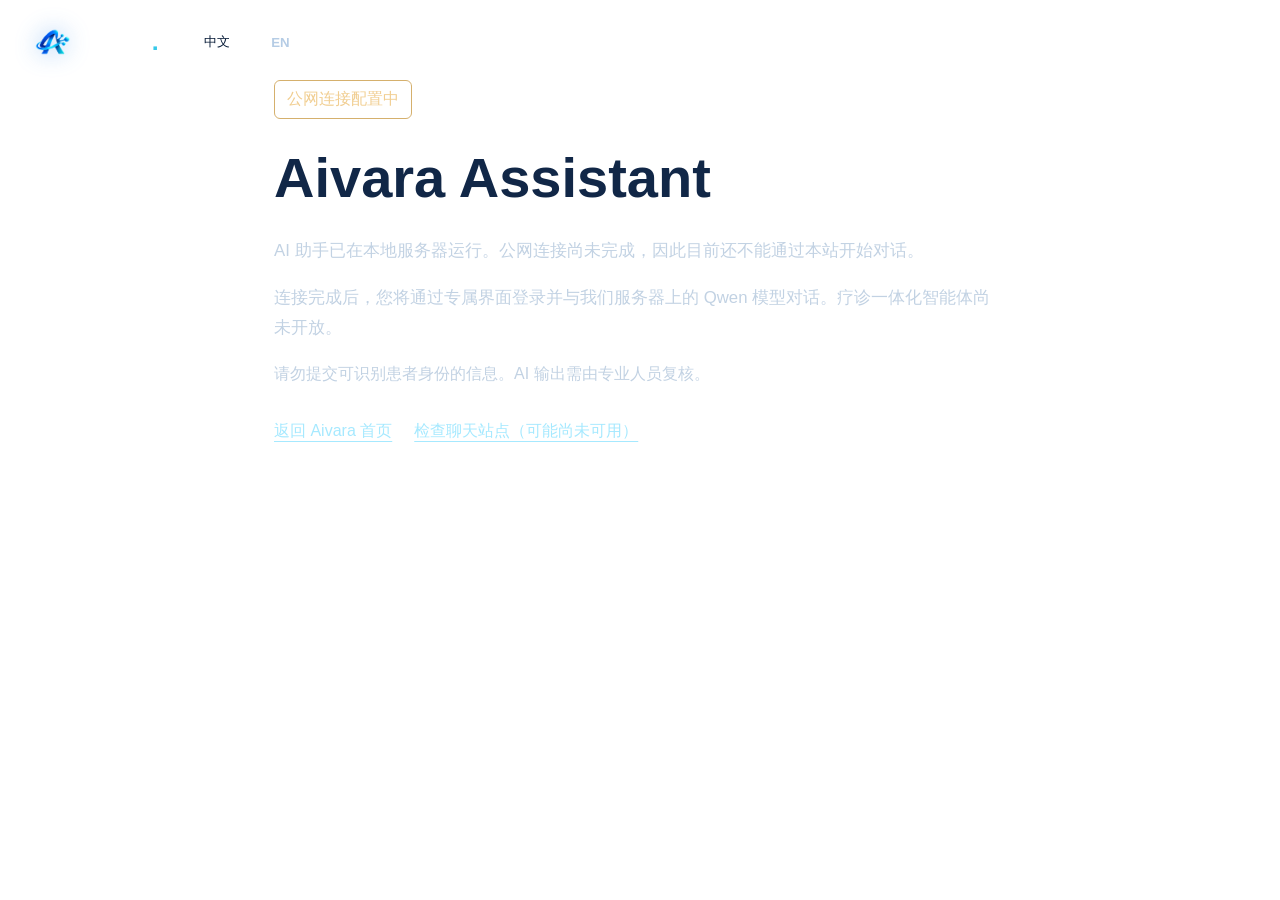
==== assistant.html @ 10baae3d "Sync Sites source 481cf33a10e1 Sites-Source: 481cf33a10e11b9d16dbb2f3a89175a9b729204f" ====
<!doctype html>
<html lang="zh-CN">
<head>
  <meta charset="utf-8" />
  <meta name="viewport" content="width=device-width, initial-scale=1" />
  <meta name="theme-color" content="#071b37" />
  <meta name="description" content="Aivara Assistant — public connection status." />
  <title>Aivara Assistant | 连接状态</title>
  <link rel="icon" type="image/png" href="./assets/aivara-logo.png" />
  <link rel="stylesheet" href="./styles.css" />
  <link rel="stylesheet" href="./assistant.css" />
  <script src="./assistant-status.js" defer></script>
</head>
<body>
  <header class="site-header"><div class="container nav-inner">
    <a class="brand" href="./" aria-label="Aivara home"><img class="brand-logo" src="./assets/aivara-logo.png" alt="" width="1444" height="1089" /><span>Aivara<span class="brand-dot">.</span></span></a>
    <div class="language-switch" role="group" aria-label="Language / 语言"><button type="button" data-lang="zh" class="active" aria-pressed="true">中文</button><span aria-hidden="true"></span><button type="button" data-lang="en" aria-pressed="false">EN</button></div>
  </div></header>
  <main class="assistant-status">
    <span class="status-label" data-copy="status">公网连接配置中</span>
    <h1>Aivara Assistant</h1>
    <p data-copy="body">AI 助手已在本地服务器运行。公网连接尚未完成，因此目前还不能通过本站开始对话。</p>
    <p data-copy="scope">连接完成后，您将通过专属界面登录并与我们服务器上的 Qwen 模型对话。疗诊一体化智能体尚未开放。</p>
    <p class="status-note" data-copy="notice">请勿提交可识别患者身份的信息。AI 输出需由专业人员复核。</p>
    <div class="status-links"><a href="./" data-copy="home">返回 Aivara 首页</a><a href="https://chat.aivaramed.com" data-copy="try">检查聊天站点（可能尚未可用）</a></div>
  </main>
</body>
</html>
---- styles.css ----
:root{color-scheme:light;--navy:#071b37;--blue:#0a61bd;--cyan:#36c9e9;--ink:#112747;--muted:#5e7190;--line:#dce7f1;--pale:#f2f8fd;font-family:Inter,"SF Pro Display","PingFang SC","Microsoft YaHei",Arial,sans-serif;font-synthesis:none}
*{box-sizing:border-box}html{scroll-behavior:smooth}body{margin:0;color:var(--ink);background:#fff}button,a{font:inherit}button{cursor:pointer}a{color:inherit;text-decoration:none}img{display:block;max-width:100%}.container{width:min(100% - 64px,1280px);margin:auto}.skip-link{position:absolute;left:-9999px;top:10px;z-index:50;padding:10px;background:#fff}.skip-link:focus{left:10px}.site-header{position:absolute;top:0;left:0;right:0;z-index:10;color:#fff;border-bottom:1px solid rgba(255,255,255,.14)}.nav-inner{height:84px;display:flex;align-items:center;gap:56px}.brand{display:inline-flex;align-items:center;gap:12px;font-size:1.55rem;font-weight:780;letter-spacing:-.055em}.brand-logo{width:40px;height:40px;object-fit:contain;filter:drop-shadow(0 0 12px #237fe87a)}.brand-dot,.footer-wordmark>span{color:var(--cyan)}.main-nav{display:flex;gap:36px;margin-left:auto}.main-nav a{font-size:.94rem;color:#d5e5f6;transition:color .2s}.main-nav a:hover,.main-nav a:focus-visible{color:#fff}.language-switch{display:flex;align-items:center;gap:8px;padding:4px;border:1px solid #ffffff50;border-radius:100px}.language-switch button{border:0;background:transparent;color:#b5cce5;padding:8px 12px;border-radius:50px;font-size:.83rem;font-weight:650}.language-switch button.active{background:#fff;color:var(--navy)}.language-switch span{width:1px;height:14px;background:#ffffff42}
.hero{position:relative;overflow:hidden;min-height:740px;background:radial-gradient(circle at 77% 53%,#0b4a85 0,#092b55 25%,#071b37 57%,#05152d 100%);color:#fff}.hero::before{content:"";position:absolute;inset:0;opacity:.12;background-image:linear-gradient(#78b7ec 1px,transparent 1px),linear-gradient(90deg,#78b7ec 1px,transparent 1px);background-size:72px 72px;mask-image:linear-gradient(to right,transparent,#000)}.hero-glow{position:absolute;right:-10%;top:15%;width:65vw;height:65vw;border-radius:50%;background:radial-gradient(circle,#0f7aca30,transparent 64%);pointer-events:none}.hero-grid{position:relative;display:grid;grid-template-columns:.9fr 1.1fr;align-items:center;gap:48px;padding-top:130px;padding-bottom:88px;min-height:715px}.hero-copy{position:relative;z-index:2}.eyebrow,.kicker{font-size:.8rem;letter-spacing:.2em;font-weight:800;text-transform:uppercase}.eyebrow{display:flex;align-items:center;gap:12px;color:#71daf2}.eyebrow-line{width:28px;height:1px;background:currentColor}.hero h1{margin:26px 0 24px;font-size:clamp(3rem,4.1vw,4.9rem);font-weight:760;line-height:1.14;letter-spacing:-.06em}.hero h1 em{font-style:normal;background:linear-gradient(95deg,#80e9f4,#8bb9ff);-webkit-background-clip:text;background-clip:text;color:transparent}.hero p{max-width:530px;color:#bbd0e5;font-size:1.12rem;line-height:1.9}.hero-link{margin-top:26px;display:inline-flex;align-items:center;gap:22px;border:1px solid #72b8e2a0;border-radius:100px;padding:9px 10px 9px 22px;font-size:.95rem;font-weight:700;transition:background .2s,transform .2s}.hero-link:hover,.hero-link:focus-visible{background:#ffffff18;transform:translateY(-2px)}.link-arrow{width:34px;height:34px;border-radius:50%;display:grid;place-items:center;background:var(--cyan);color:#002d5a;font-size:1.2rem}.hero-visual{height:550px;position:relative;perspective:1200px}.product-tile{position:absolute;width:32%;aspect-ratio:1;border:1px solid #80d1ff5e;border-radius:22px;overflow:hidden;background:#154376;box-shadow:0 22px 45px #00101e77,0 0 35px #008cff26;transform:rotate(-5deg);transition:transform .25s}.product-tile:hover{transform:translateY(-8px) rotate(0)}.product-tile img{width:100%;height:100%;object-fit:cover}.tile-onco{left:10%;top:5%}.tile-dose{right:10%;top:2%;transform:rotate(4deg)}.tile-cardio{left:10%;bottom:3%;transform:rotate(7deg)}.tile-neuro{right:10%;bottom:1%;transform:rotate(5deg)}.hero-bottom{position:relative;display:flex;justify-content:space-between;align-items:center;padding-bottom:22px;color:#89accb;font-size:.78rem;letter-spacing:.14em;text-transform:uppercase}
.section-space{padding:108px 0}.section-heading{display:flex;justify-content:space-between;align-items:end;gap:40px;margin-bottom:34px}.kicker{color:var(--blue);margin:0 0 14px}.section-heading h2{font-size:clamp(2.4rem,4vw,4.2rem);line-height:1.13;letter-spacing:-.05em;margin:0;font-weight:780}.section-heading h2 span{color:#079fc3}.section-intro{max-width:480px;color:var(--muted);line-height:1.8;font-size:1.04rem;margin:0 0 5px}.suite-image-frame{border:1px solid var(--line);border-radius:28px;padding:14px;background:#fff;box-shadow:0 27px 75px #0b407212;overflow:hidden}.suite-image-frame img{width:100%;height:auto;object-fit:contain;border-radius:15px}.workflow{list-style:none;display:grid;grid-template-columns:repeat(5,1fr);gap:0;margin:36px 0 0;padding:0;border-top:1px solid var(--line)}.workflow li{min-height:94px;padding:24px 15px 0 4px;display:flex;align-items:flex-start;gap:13px;border-right:1px solid var(--line)}.workflow li:last-child{border:0}.workflow li span{color:#1e91c9;font-size:.8rem;font-weight:800}.workflow li strong{font-size:.94rem;line-height:1.5}
.solutions-section{background:var(--pale)}.solutions-heading{margin-bottom:36px}.solutions-heading h2{max-width:760px;font-size:clamp(2.2rem,3.55vw,3.8rem)}.solution-tabs{display:grid;grid-template-columns:repeat(4,1fr);border-bottom:1px solid #b8cde0}.solution-tab{display:flex;align-items:baseline;gap:13px;padding:21px 12px 20px 2px;border:0;border-bottom:3px solid transparent;background:transparent;text-align:left;color:#7489a2;font-size:1.3rem;font-weight:730;transition:color .2s,border-color .2s}.solution-tab:hover{color:var(--blue)}.solution-tab.active{color:var(--navy);border-color:#0879cc}.tab-number{font-size:.72rem;color:#5b85aa;font-weight:700}.product-panel{display:grid;grid-template-columns:.42fr .58fr;background:#fff;border:1px solid #d6e4f0;border-radius:24px;overflow:hidden;box-shadow:0 24px 60px #12375810;margin-top:28px;min-height:440px}.product-info{padding:44px 38px 35px 42px}.product-index{color:#6791b1;letter-spacing:.18em;font-size:.77rem;font-weight:800;margin:0 0 25px}.product-info h3{margin:0 0 20px;font-size:clamp(2.4rem,3.6vw,4.2rem);line-height:1;letter-spacing:-.065em;color:#0750aa}.product-info h3 span{color:var(--accent,#fc6a2b)}.product-info>p:not(.product-index){font-size:1.04rem;color:#3c5774;line-height:1.75;max-width:400px}.product-info ul{list-style:none;padding:23px 0 0;margin:20px 0 0;border-top:1px solid var(--line)}.product-info li{position:relative;padding:0 0 13px 22px;font-size:.95rem;line-height:1.55;color:#3a5876}.product-info li::before{content:"";position:absolute;left:0;top:.62em;width:7px;height:7px;background:var(--accent,#fc6a2b);border-radius:50%}.product-image-wrap{display:flex;align-items:center;background:#fff}.product-image-wrap img{width:100%;height:100%;object-fit:contain}.site-footer{background:#071b37;color:#a4bed9}.footer-inner{min-height:118px;display:flex;align-items:center;gap:35px;font-size:.9rem}.footer-brand{display:inline-flex;align-items:center;gap:12px;color:#fff;font-size:1.6rem;font-weight:800;letter-spacing:-.06em;margin-right:auto}.footer-brand>img{width:42px;height:42px;object-fit:contain}.footer-inner a{color:#fff}.footer-inner a:hover{text-decoration:underline}
:focus-visible{outline:3px solid #3ed7ef;outline-offset:4px}@media(max-width:1050px){.hero-grid{grid-template-columns:1fr 1fr;gap:16px}.hero-visual{height:430px}.hero{min-height:650px}.hero-grid{min-height:625px}.product-tile{border-radius:15px}.product-info{padding:35px 26px}.product-panel{grid-template-columns:.43fr .57fr}}@media(max-width:750px){.container{width:min(100% - 36px,600px)}.nav-inner{height:72px;gap:16px}.brand{font-size:1.35rem}.brand-logo{width:34px;height:34px}.main-nav{gap:14px}.main-nav a{font-size:.83rem}.language-switch{gap:0}.language-switch button{padding:7px 8px;font-size:.76rem}.hero{min-height:0}.hero-grid{display:flex;flex-direction:column;align-items:stretch;gap:20px;min-height:0;padding-top:137px;padding-bottom:10px}.hero h1{font-size:clamp(2.8rem,10vw,4.3rem)}.hero p{font-size:1rem;line-height:1.8}.hero-visual{height:340px;width:100%;max-width:530px;align-self:center}.product-tile{width:32%;border-radius:14px}.tile-onco{top:4%;left:10%}.tile-dose{top:1%;left:auto;right:10%}.tile-cardio{top:auto;right:auto;bottom:2%;left:10%}.tile-neuro{bottom:0;left:auto;right:10%}.hero-bottom{padding-bottom:22px}.section-space{padding:74px 0}.section-heading{display:block}.section-intro{margin-top:21px}.suite-image-frame{padding:6px;border-radius:15px}.suite-image-frame img{border-radius:9px}.workflow{grid-template-columns:repeat(2,1fr)}.workflow li{min-height:68px;padding-top:19px}.workflow li:nth-child(2n){border-right:0}.solution-tabs{overflow-x:auto;display:flex;scrollbar-width:thin}.solution-tab{flex:0 0 auto;min-width:123px;font-size:1.06rem;padding-right:18px}.product-panel{display:flex;flex-direction:column;min-height:0}.product-info{padding:32px 26px 18px}.product-info h3{font-size:2.6rem}.product-image-wrap{padding:0 6px 6px}.footer-inner{min-height:130px;flex-wrap:wrap;gap:8px 20px;padding-top:24px;padding-bottom:24px}.footer-brand{width:100%}}@media(max-width:410px){.main-nav{display:none}.language-switch{margin-left:auto}.hero-visual{height:285px}.hero h1{font-size:2.7rem}.hero-bottom{font-size:.66rem}.workflow li strong{font-size:.87rem}}@media(prefers-reduced-motion:reduce){html{scroll-behavior:auto}*,*::before,*::after{transition:none!important}}
---- assistant.css ----
/* Extend the homepage brand without changing its product sections. */
.assistant-nav{display:inline-flex;align-items:center;justify-content:center;border:1px solid #5cabd1;border-radius:7px;padding:10px 16px;color:#d9f8ff;background:#0b4b7380;font-size:.9rem;white-space:nowrap}
.assistant-nav:hover,.assistant-nav:focus-visible{background:#125b88;border-color:#86d9ee}
.nav-inner{gap:30px}.main-nav{gap:28px}
.hero-actions{display:flex;align-items:center;flex-wrap:wrap;gap:14px;margin-top:32px}
.hero-actions .hero-link{margin:0;padding-left:17px;font-size:.9rem}
.assistant-cta{display:inline-flex;align-items:center;gap:13px;min-height:62px;padding:12px 20px 12px 13px;border:1px solid #80d7ef;border-radius:12px;background:linear-gradient(120deg,#b9f2ff,#79d4f4);color:#072d4f;box-shadow:0 7px 26px #031b3c40;transition:background .2s,transform .2s}
.assistant-cta:hover,.assistant-cta:focus-visible{background:#c7f5ff;transform:translateY(-2px)}
.assistant-symbol{width:36px;height:36px;display:grid;place-items:center;border-radius:8px;background:#0b4566;color:#c8f5ff;font-size:17px;font-weight:700}
.assistant-cta strong{display:block;font-size:1rem;line-height:1.45}.assistant-cta small{display:block;font-size:.875rem;color:#285c77;line-height:1.6}
.assistant-status{max-width:780px;margin:auto;padding:80px 24px}.assistant-status h1{font-size:clamp(2rem,5vw,3.5rem);line-height:1.2;margin:25px 0}.assistant-status p{font-size:1.05rem;line-height:1.8;color:#c2d2e3}.assistant-status .status-label{display:inline-block;border:1px solid #d5b06d;border-radius:6px;padding:8px 12px;color:#f1ce91;font-size:1rem}.assistant-status .status-note{font-size:1rem}.status-links{display:flex;flex-wrap:wrap;gap:22px;margin-top:32px}.status-links a{font-size:1rem;color:#a6e9ff;text-decoration:underline;text-underline-offset:5px}
@media(max-width:750px){.nav-inner{gap:12px}.main-nav{display:none}.assistant-nav{margin-left:auto;font-size:.875rem;padding:9px 10px}.hero-actions{gap:12px}.assistant-cta{padding-right:17px}.language-switch{margin-left:0}.assistant-status{padding-top:55px}}
@media(max-width:410px){.nav-inner{gap:8px}.brand{gap:6px}.brand-logo{width:30px;height:30px}.assistant-nav{padding:9px 8px}.language-switch button{padding:7px 6px}}
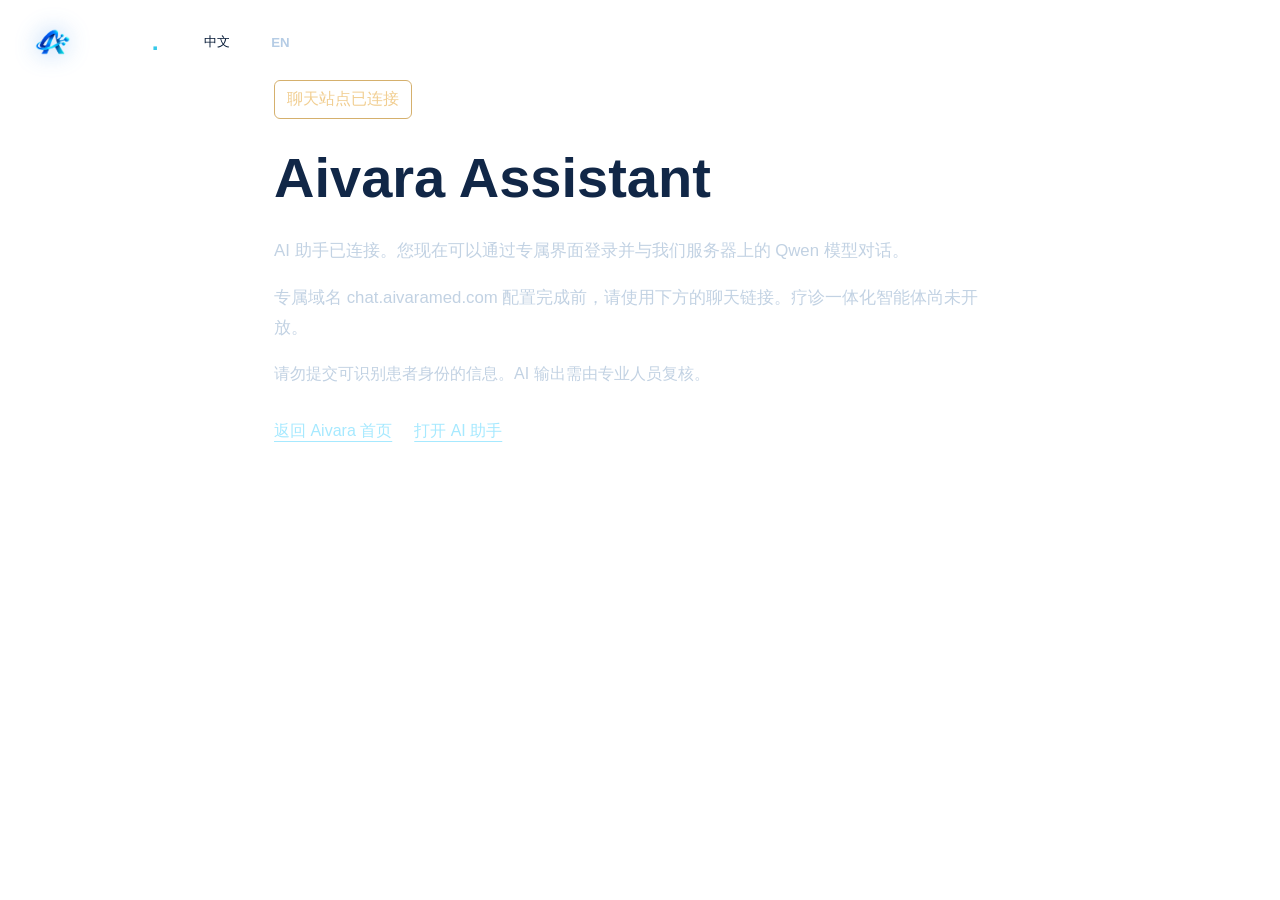
==== commit c9901d35: "Sync Sites source 6fe4be6be0ab Sites-Source: 6fe4be6be0ab2a405b129a6eb301120f52efc03e" ====
--- a/assistant.html
+++ b/assistant.html
@@ -17,12 +17,12 @@
     <div class="language-switch" role="group" aria-label="Language / 语言"><button type="button" data-lang="zh" class="active" aria-pressed="true">中文</button><span aria-hidden="true"></span><button type="button" data-lang="en" aria-pressed="false">EN</button></div>
   </div></header>
   <main class="assistant-status">
-    <span class="status-label" data-copy="status">公网连接配置中</span>
+    <span class="status-label" data-copy="status">聊天站点已连接</span>
     <h1>Aivara Assistant</h1>
-    <p data-copy="body">AI 助手已在本地服务器运行。公网连接尚未完成，因此目前还不能通过本站开始对话。</p>
-    <p data-copy="scope">连接完成后，您将通过专属界面登录并与我们服务器上的 Qwen 模型对话。疗诊一体化智能体尚未开放。</p>
+    <p data-copy="body">AI 助手已连接。您现在可以通过专属界面登录并与我们服务器上的 Qwen 模型对话。</p>
+    <p data-copy="scope">专属域名 chat.aivaramed.com 配置完成前，请使用下方的聊天链接。疗诊一体化智能体尚未开放。</p>
     <p class="status-note" data-copy="notice">请勿提交可识别患者身份的信息。AI 输出需由专业人员复核。</p>
-    <div class="status-links"><a href="./" data-copy="home">返回 Aivara 首页</a><a href="https://chat.aivaramed.com" data-copy="try">检查聊天站点（可能尚未可用）</a></div>
+    <div class="status-links"><a href="./" data-copy="home">返回 Aivara 首页</a><a href="https://aivara-assistant.leoxue2nyc226937.chatgpt.site" data-copy="try">打开 AI 助手</a></div>
   </main>
 </body>
 </html>
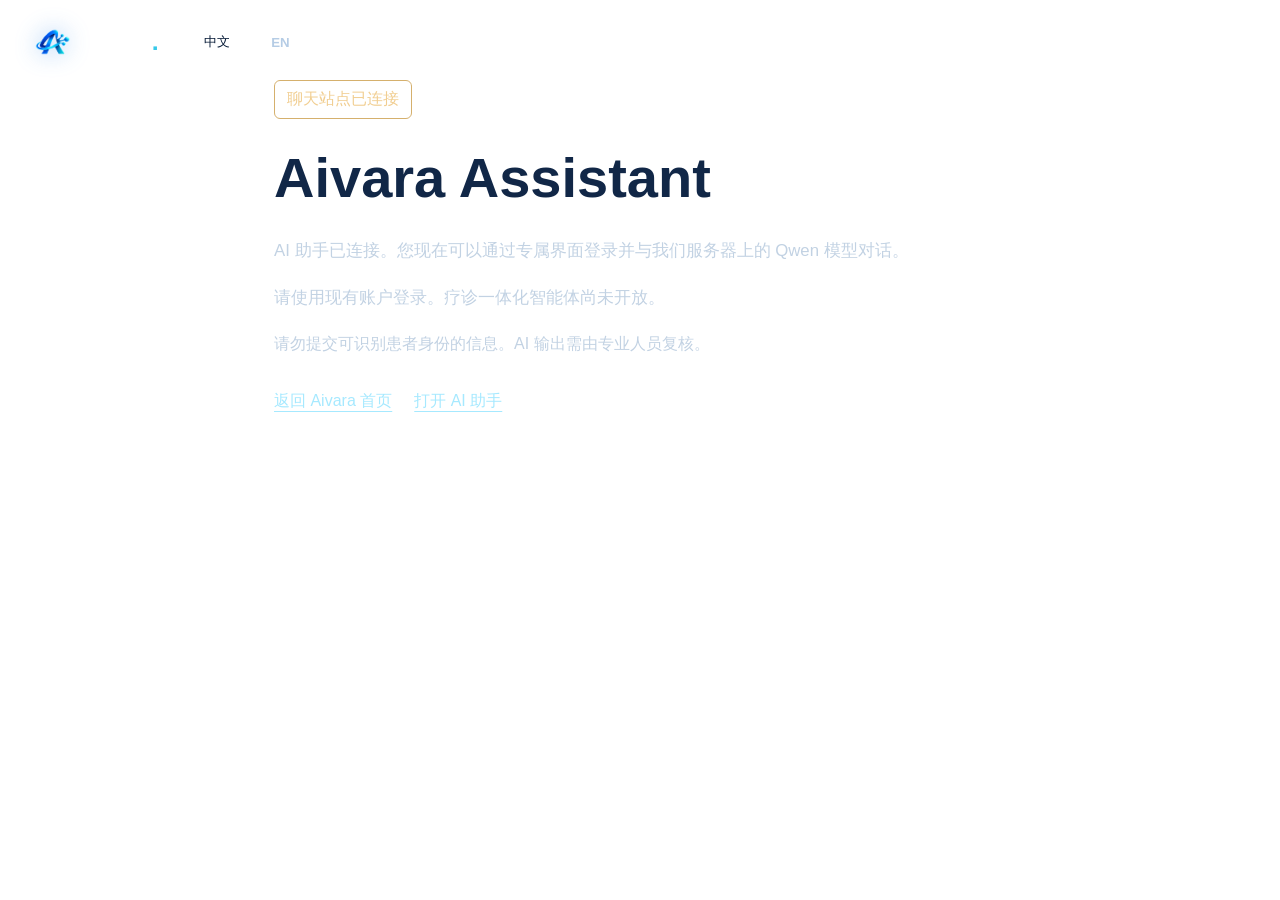
==== commit 5af5e3cf: "Sync Sites source 73408866d324 Sites-Source: 73408866d32465499072f66e24ace589dbaaa435" ====
--- a/assistant.html
+++ b/assistant.html
@@ -20,9 +20,9 @@
     <span class="status-label" data-copy="status">聊天站点已连接</span>
     <h1>Aivara Assistant</h1>
     <p data-copy="body">AI 助手已连接。您现在可以通过专属界面登录并与我们服务器上的 Qwen 模型对话。</p>
-    <p data-copy="scope">专属域名 chat.aivaramed.com 配置完成前，请使用下方的聊天链接。疗诊一体化智能体尚未开放。</p>
+    <p data-copy="scope">请使用现有账户登录。疗诊一体化智能体尚未开放。</p>
     <p class="status-note" data-copy="notice">请勿提交可识别患者身份的信息。AI 输出需由专业人员复核。</p>
-    <div class="status-links"><a href="./" data-copy="home">返回 Aivara 首页</a><a href="https://aivara-assistant.leoxue2nyc226937.chatgpt.site" data-copy="try">打开 AI 助手</a></div>
+    <div class="status-links"><a href="./" data-copy="home">返回 Aivara 首页</a><a href="https://chat.aivaramed.com" data-copy="try">打开 AI 助手</a></div>
   </main>
 </body>
 </html>
